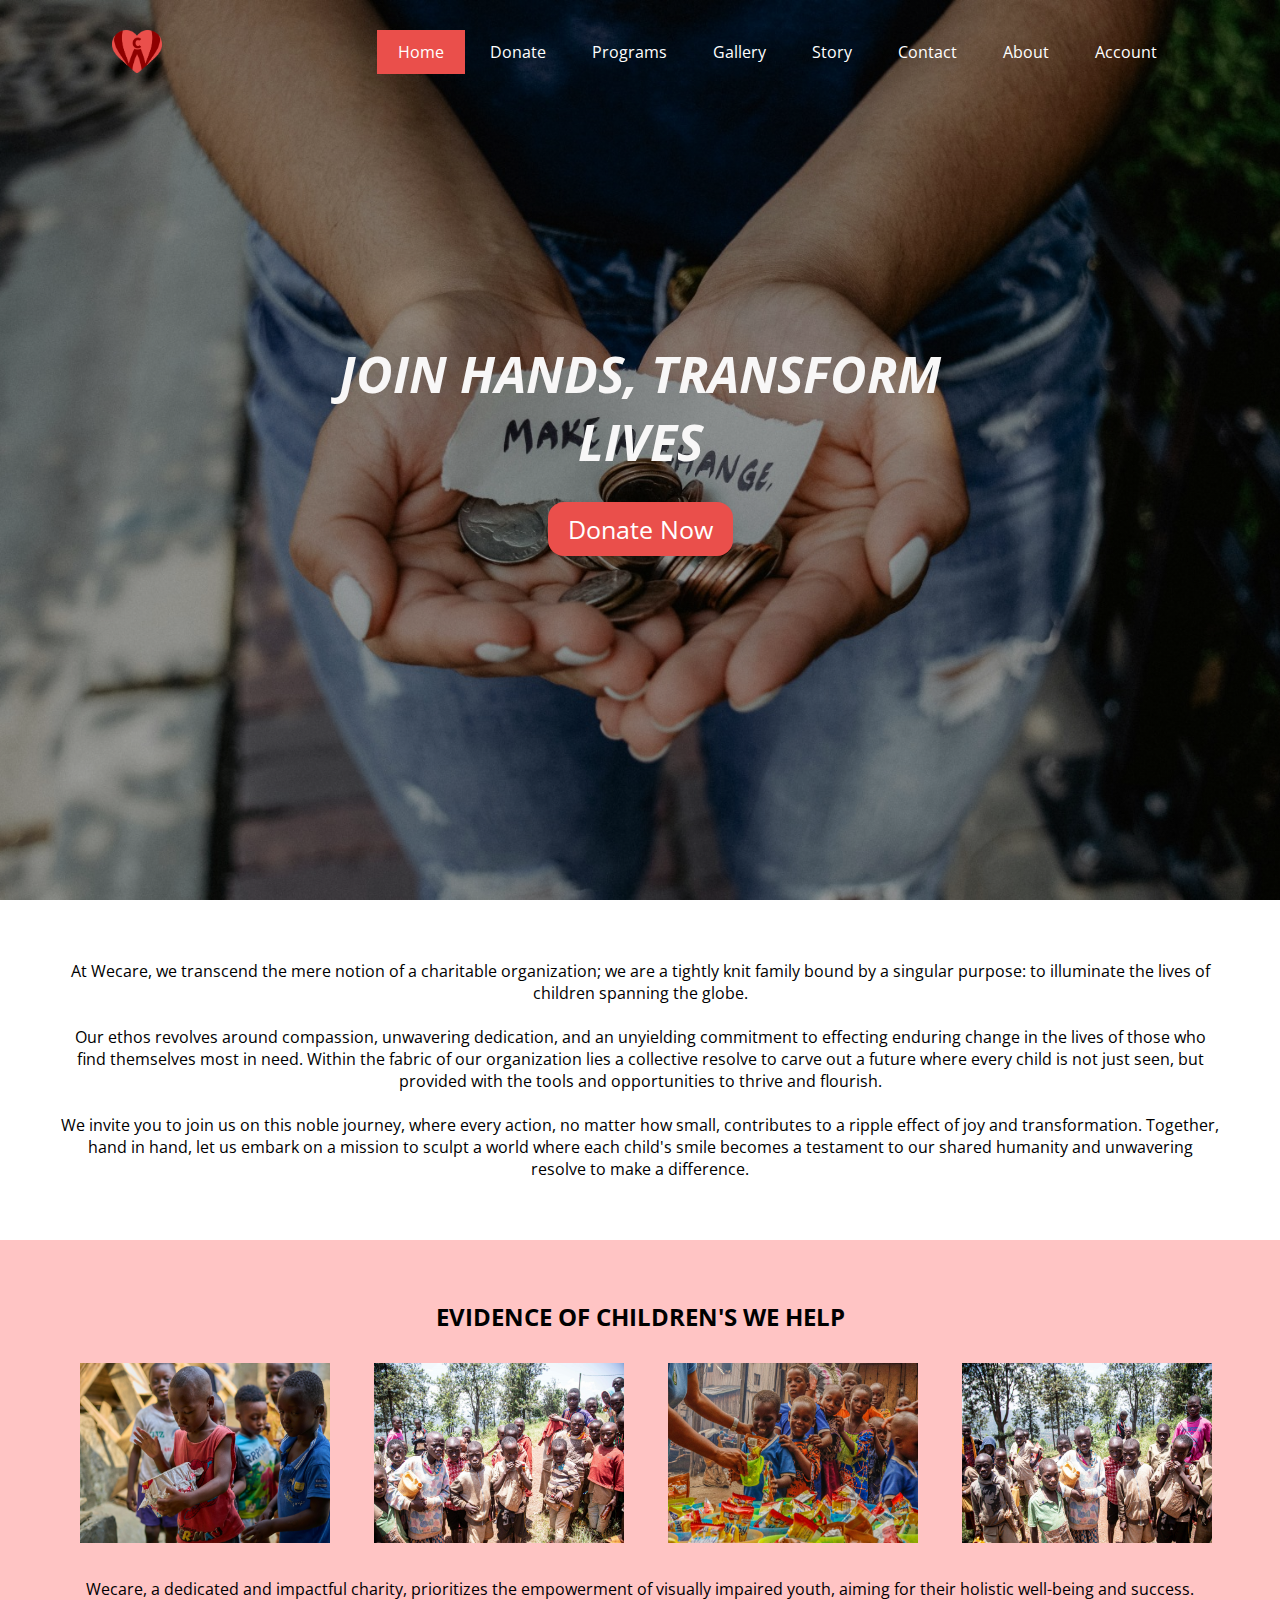
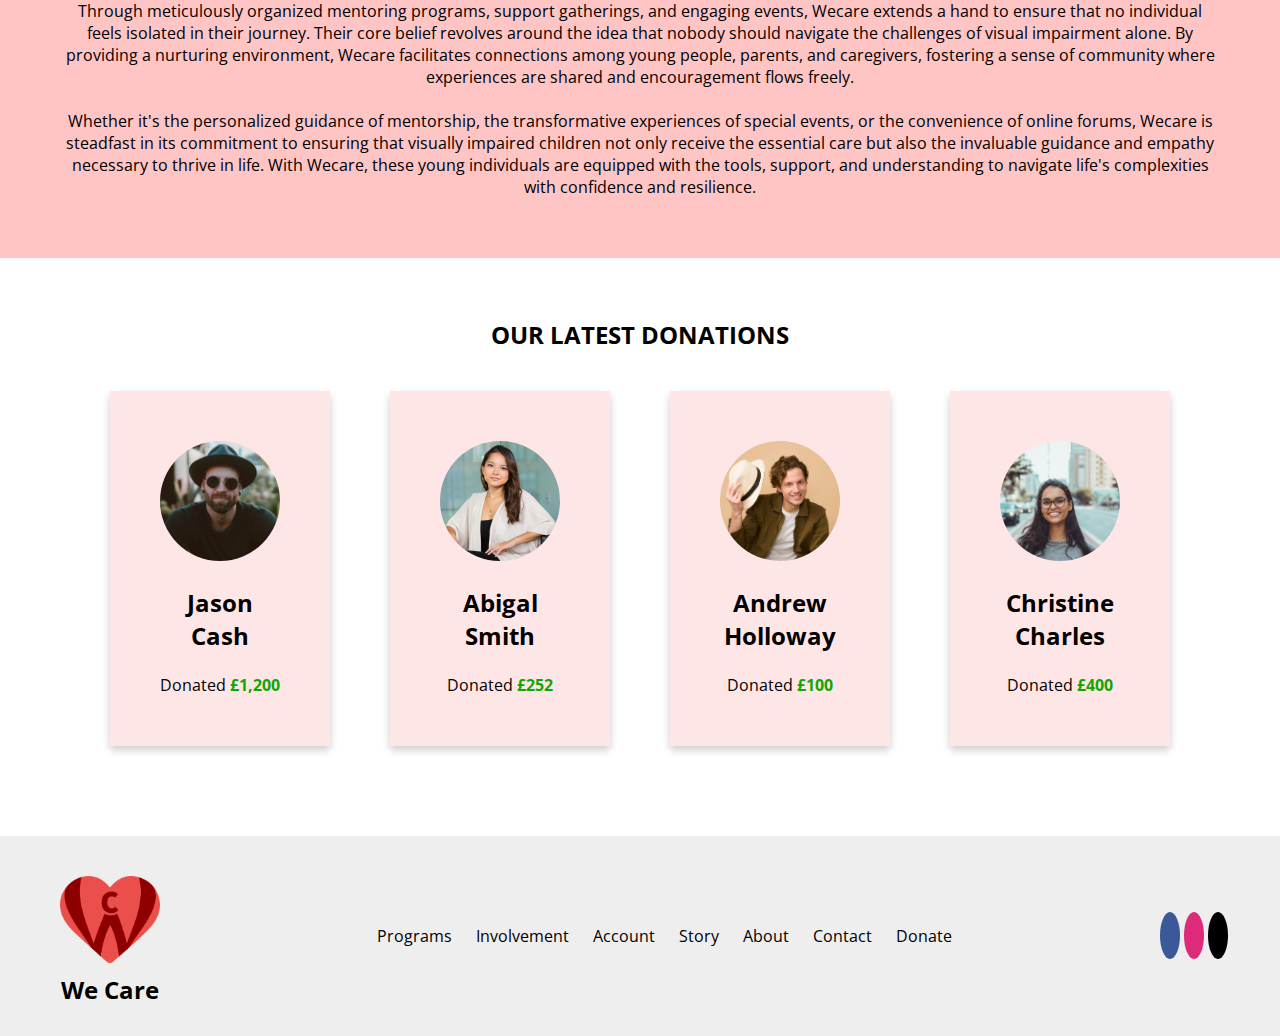
==== index.html @ e68c9d32 "v1.0" ====
<!DOCTYPE html>
<html lang="en">
<head>
    <title>We Care</title>
    <link rel="icon" href="img/favicon.png" type="image/png">
    <link rel="stylesheet" type="text/css" href="style.css">
    <link rel="preconnect" href="https://fonts.googleapis.com">
    <link rel="preconnect" href="https://fonts.gstatic.com" crossorigin>
    <link rel="stylesheet" href="https://cdnjs.cloudflare.com/ajax/libs/font-awesome/6.5.2/css/all.min.css" integrity="sha512-SnH5WK+bZxgPHs44uWIX+LLJAJ9/2PkPKZ5QiAj6Ta86w+fsb2TkcmfRyVX3pBnMFcV7oQPJkl9QevSCWr3W6A==" crossorigin="anonymous" referrerpolicy="no-referrer" />
    <link href="https://fonts.googleapis.com/css2?family=Basic&family=Lato:ital,wght@0,100;0,300;0,400;0,700;0,900;1,100;1,300;1,400;1,700;1,900&family=Montserrat:ital,wght@0,100..900;1,100..900&family=Nunito+Sans:ital,opsz,wght@0,6..12,200..1000;1,6..12,200..1000&family=Open+Sans:ital,wght@0,300..800;1,300..800&family=Poppins:ital,wght@0,100;0,200;0,300;0,400;0,500;0,600;0,700;0,800;0,900;1,100;1,200;1,300;1,400;1,500;1,600;1,700;1,800;1,900&family=Roboto:ital,wght@0,100;0,300;0,400;0,500;0,700;0,900;1,100;1,300;1,400;1,500;1,700;1,900&display=swap" rel="stylesheet">
</head>
<body>
    <nav class="topnav" id="topNav">
        <div class="nav-logo">
            <a href="index.html"><img src="img/logo.png" alt="Logo" id="logo"></a>
        </div>
        <ul class="menu-items" id="menu-items">
            <li class="active"><a href="index.html">Home</a></li>
            <li><a href="donate.html">Donate</a></li>
            <li><a href="programs.html">Programs</a></li>
            <li><a href="gallery.html">Gallery</a></li>
            <li><a href="story.html">Story</a></li>
            <li><a href="contact.html">Contact</a></li>
            <li><a href="about.html">About</a></li>
            <li><a href="account.html">Account</a></li>
        </ul>
        <div class="menu-icon" onclick="responsiveNav()">
            <i class="fa-solid fa-bars"></i>
        </div>
    </nav>

    <div class="home-background"></div>

    <div class="call2action">
        <h1>JOIN HANDS, TRANSFORM LIVES</h1>
        <br>
        <button>Donate Now</button>
    </div>
    
    <p class="intro-section">
        At Wecare, we transcend the mere notion of a charitable organization; we are a tightly knit family bound by a singular purpose: to illuminate the lives of children spanning the globe.<br><br>Our ethos revolves around compassion, unwavering dedication, and an unyielding commitment to effecting enduring change in the lives of those who find themselves most in need. Within the fabric of our organization lies a collective resolve to carve out a future where every child is not just seen, but provided with the tools and opportunities to thrive and flourish.<br><br>We invite you to join us on this noble journey, where every action, no matter how small, contributes to a ripple effect of joy and transformation. Together, hand in hand, let us embark on a mission to sculpt a world where each child's smile becomes a testament to our shared humanity and unwavering resolve to make a difference.
    </p>

    <div class="evidence-section">
        <h2>EVIDENCE OF CHILDREN'S WE HELP</h2> 
        <div class="image-container">
            <img src="img/img1.jpg" alt="image1.jpg" width="250" height="180">
            <img src="img/img2.jpg" alt="image2.jpg" width="250" height="180">
            <img src="img/img3.jpg" alt="image3.jpg" width="250" height="180">
            <img src="img/img4.jpg" alt="image4.jpg" width="250" height="180"> 
        </div>
        <p>
            Wecare, a dedicated and impactful charity, prioritizes the empowerment of visually impaired youth, aiming for their holistic well-being and success. Through meticulously organized mentoring programs, support gatherings, and engaging events, Wecare extends a hand to ensure that no individual feels isolated in their journey. Their core belief revolves around the idea that nobody should navigate the challenges of visual impairment alone. By providing a nurturing environment, Wecare facilitates connections among young people, parents, and caregivers, fostering a sense of community where experiences are shared and encouragement flows freely.
            <br><br>
            Whether it's the personalized guidance of mentorship, the transformative experiences of special events, or the convenience of online forums, Wecare is steadfast in its commitment to ensuring that visually impaired children not only receive the essential care but also the invaluable guidance and empathy necessary to thrive in life. With Wecare, these young individuals are equipped with the tools, support, and understanding to navigate life's complexities with confidence and resilience.
        </p>
    </div>

    <div class="donations">
        <h2>OUR LATEST DONATIONS</h2>
        <div class="cards">
        <div class="card">
            <img src="img/person1.jpg" alt="Jason Cash">
            <h2>Jason<br>Cash</h2>
            <br>
            <p>Donated <b>£1,200</b></p>
        </div>
        <div class="card">
            <img src="img/person2.jpg" alt="Abigal Smith">
            <h2>Abigal<br>Smith</h2>
            <br>
            <p>Donated <b>£252</b></p>
        </div>
        <div class="card">
            <img src="img/person3.jpg" alt="Andrew Holloway">
            <h2>Andrew<br>Holloway</h2>
            <br>
            <p>Donated <b>£100</b></p>
        </div>
        <div class="card">
            <img src="img/person4.jpg" alt="Christine Charles">
            <h2>Christine<br>Charles</h2>
            <br>
            <p>Donated <b>£400</b></p>
        </div>
        </div>
    </div>

    <footer>
        <div class="footer-container">
            <div class="logo">
                <a href="index.html"><img src="img/logo.png" alt="Logo"></a>
                <a href="index.html"><h2>We Care</h2></a>
            </div>
            <div class="learn-more">
                <ul>
                    <li><a href="programs.html">Programs</a></li>
                    <li><a href="involvement.html">Involvement</a></li>
                    <li><a href="account.html">Account</a></li>
                    <li><a href="story.html">Story</a></li>
                    <li><a href="about.html">About</a></li>
                    <li><a href="contact.html">Contact</a></li>
                    <li><a href="donate.html">Donate</a></li>
                </ul>
            </div>
            <div class="contact-us">
                <a href="https://www.facebook.com"><i class="fa-brands fa-facebook-f"></i></a>
                <a href="https://www.instagram.com"><i class="fa-brands fa-instagram"></i></a>
                <a href="https://www.twitter.com"><i class="fa-brands fa-x-twitter"></i></a>
            </div>
        </div>
    </footer>
    <script src="script.js"></script>
</body>
</html>
---- style.css ----
* {
    margin: 0;
    padding: 0;
    box-sizing: border-box;
    font-family: 'Open Sans', 'Nunito Sans', 'Roboto', sans-serif;
}

.home-background,
.donate-background,
.programs-background,
.gallery-background,
.story-background,
.contact-background,
.about-background,
.account-background {
    height: 100vh;
    min-height: 100px;
    
}

.home-background {
    background: linear-gradient(rgba(0, 0, 0, 0.3), rgba(0, 0, 0, 0.3)), url(img/bg-home.jpg) no-repeat center center/cover; /*image with dark shade*/
}

.donate-background {
    background: linear-gradient(rgba(0, 0, 0, 0.3), rgba(0, 0, 0, 0.3)), url(img/bg-donate.jpg) no-repeat center center/cover; /*image with dark shade*/
}

.programs-background {
    background: linear-gradient(rgba(0, 0, 0, 0.3), rgba(0, 0, 0, 0.3)), url(img/bg-programs.jpg) no-repeat center center/cover; /*image with dark shade*/
}

.gallery-background {
    background: linear-gradient(rgba(0, 0, 0, 0.3), rgba(0, 0, 0, 0.3)), url(img/bg-gallery.jpg) no-repeat center center/cover; /*image with dark shade*/
}

.story-background {
    background: linear-gradient(rgba(0, 0, 0, 0.3), rgba(0, 0, 0, 0.3)), url(img/bg-story.jpg) no-repeat center center/cover; /*image with dark shade*/
}

.contact-background {
    background: linear-gradient(rgba(0, 0, 0, 0.3), rgba(0, 0, 0, 0.3)), url(img/bg-contact.jpg) no-repeat center center/cover; /*image with dark shade*/
}

.about-background {
    background: linear-gradient(rgba(0, 0, 0, 0.3), rgba(0, 0, 0, 0.3)), url(img/bg-about.jpg) no-repeat center center/cover; /*image with dark shade*/
}

.account-background {
    background: linear-gradient(rgba(0, 0, 0, 0.3), rgba(0, 0, 0, 0.3)), url(img/bg-account.jpg) no-repeat center center/cover; /*image with dark shade*/
}

.topnav {
    width: 100%;
    margin: auto;
    overflow: hidden;
    /* box-shadow: inset 0 0 50px rgba(0, 0, 0);  */
    position: absolute;
    padding: 20px 0;
    display: flex;
    justify-content: space-around;
    align-items: center;
    z-index: 10;
}

.topnav #logo {
    float: left;
    width: 70px;
    height: auto;
    padding: 10px;
}

.topnav ul {
    list-style-type: none;
}

.topnav ul li {
    display: inline-block;
}

.topnav ul li a {
    text-decoration: none;
    color: #ffffff;
    padding: 10px 20px;
    border: 1px solid transparent;
    transition: 0.5s ease;
}

.topnav ul li a:hover {
    background-color: #ffffff;
    color: #000000;
}

.topnav ul li.active a {
    background-color: #ea4f4b;
    color: #ffffff;
}

.topnav .menu-icon {
    display: none;
}

.call2action {
    position: absolute;
    top: 50%;
    left: 50%;
    transform: translate(-50%, -50%);
    text-align: center;
    display: flex;
    flex-direction: column;
    align-items: center;
}

.call2action h1 {
    color: #f8f7f7;
    font-size: 50px;
    text-align: center;
    font-style: italic;
    transition: 0.5s ease;
}

.call2action button {
    background-color: #ea4f4b;
    color: #ffffff;
    border: none;
    padding: 10px 20px;
    font-size: 25px;
    text-align: center;
    text-decoration: none;
    display: inline-block;
    margin: 4px 2px;
    cursor: pointer;
    border-radius: 16px;
    transition: 0.3s ease;
}

.call2action button:hover {
    background-color: #8e0000;
    color: white;
}

.intro-section {
    color: rgb(0, 0, 0); /* Set the text color to black */
    /* font-size: 16px; */
    text-align: center; /* Align the text to the center */
    background-color: rgba(255, 255, 255, 0.765);
    padding: 60px; /* Add padding of 10 pixels */
    margin: 0 auto; 
}

.evidence-section {
    text-align: center; /* Center the image horizontally */
    background-color: #ffc4c4; /* Background color for the square box */
    padding: 60px;
}

.evidence-section .image-container {
    margin: 30px 0px;
    white-space: nowrap;
    overflow-x: auto;
}

.evidence-section .image-container::-webkit-scrollbar {
    width: 10px;
}

/* Track */
.evidence-section .image-container::-webkit-scrollbar-track {
    box-shadow: inset 0 0 2px grey; 
    border-radius: 20px;
}

/* Handle */
.evidence-section .image-container::-webkit-scrollbar-thumb {
    background: #ea4f4b; 
    border-radius: 20px;
}

/* Handle on hover */
.evidence-section .image-container::-webkit-scrollbar-thumb:hover {
    background: #8e0000;
}

.evidence-section .image-container img {
    display: inline-block;
    margin: 0px 20px;
}

.donations {
    padding: 60px 30px;
    width: 100%;
}

.donations .cards {
    display: flex;
    justify-content: center;
    flex-direction: row;
    flex-wrap: wrap;
    margin-top: 10px;
}

.donations h2 {
    text-align: center;
}

.donations .card {
    padding: 50px;
    box-shadow: 0 4px 8px 0 rgba(0, 0, 0, 0.2);
    width: 15vw;
    min-width: 220px;
    max-width: 300px;
    margin: 30px;
    text-align: center;
    background-color: #ffe6e6;
    transition: 0.5s ease;
}

.donations .card img {
    width: 100%;
    border-radius: 50%;
    margin-bottom: 20px;
}

.donations .card b {
    color: #0ea800;
}

footer {
    width: 100%;
    padding: 30px 50px;
    color: #ffffff;
    background-color: #eeeeee;
}

.footer-container {
    display: flex;
    align-items: center;
    justify-content: space-between;
    max-width: 0 auto;
}

.logo {
    display: flex;
    flex-direction: column;
    align-items: center;
}

.logo a {
    text-decoration: none;
    color: #000000;
}

.logo img {
    float: left;
    width: 120px;
    height: auto;
    padding: 10px;
}

.learn-more ul {
    list-style: none;
    margin: 0;
    padding: 0;
    display: flex;
}

.learn-more ul li {
    margin: 0 12px;
}

.learn-more ul li a {
    text-decoration: none;
    color: #000000;
}

.contact-us .fa-brands {
    padding: 10px;
    font-size: 20px;
    width: 2em;
    text-decoration: none;
    text-align: center;
    margin: 2px;
    border-radius: 50%;
}

.contact-us .fa:hover {
    opacity: 0.7;
}

.contact-us .fa-facebook-f {
    background: #3B5998;
    color: #ffffff;
}

.contact-us .fa-x-twitter {
    background: #000000;
    color: #ffffff;
}

.contact-us .fa-instagram {
    background: #dd2a7b;
    color: #ffffff;
}

@media all and (max-width: 1000px) {
    .topnav {
        flex-direction: column;
    }

    .topnav .nav-logo {
        width: 100%;
    }

    .topnav #logo {
        margin-left: 30px;
    }

    .topnav .menu-icon {
        display: block;
        position: absolute;
        top: 15px;
        right: 0;
        font-size: 40px;
        padding: 10px;
        margin-right: 30px;
        color: #ffffff;
    }
    
    .topnav ul {
        list-style-type: none;
        width: 100%;
        text-align: center;
        padding-top: 20px;
        display: none;
    }
    
    .topnav ul li {
        display: block;
        border-top: 1px solid white;
        background-color: #ec7975;
        padding: 20px 0;
        width: 100%;
    }

    .topnav ul li a {
        text-decoration: none;
        color: #ffffff;
        padding: 20px 50px;
        border: 1px solid transparent;
        transition: 0.3s ease;
    }

    .topnav ul li a:hover {
        background-color: unset;
        color: unset;
    }
    
    .topnav ul li.active {
        background-color: #ea4f4b;
        pointer-events: none;
    }

    .topnav ul li.active a {
        background-color: unset;
    }
    
    .topnav ul li.active:hover a {
        color: #ffffff;
    }

    .topnav ul li:hover {
        background-color: #ffffff;
    }

    .topnav ul li:hover a {
        color: #000000;
    }
    
    .topnav .nav-active {
        display: block;
    }

    .footer-container {
        flex-direction: column;
    }

    .learn-more {
        margin: 40px 0;
    }
}

@media all and (max-width: 750px) {
    .call2action h1 {
        font-size: 40px;
    }
    
    .call2action button {
        font-size: 20px;
        margin-top: 10px;
    }

    .learn-more ul {
        flex-direction: column;
        align-items: center;
    }

    .learn-more ul li{
        margin: 5px 0;
    }
}

@media all and (max-width: 1200px) {
    .donations .cards {
        padding: 0 150px;
    }
}

@media all and (max-width: 1000px) {
    .donations .cards {
        padding: 0 100px;
    }
}

@media all and (max-width: 860px) {
    .donations .cards {
        padding: 0 0;
    }
}

@media all and (max-width: 650px) {
    .donations .card {
        padding: 20px;
        box-shadow: 0 2px 8px 0 rgba(0, 0, 0, 0.2);
        min-width: 160px;
        margin: 20px;
    }
    
    .donations .card img {
        width: 80%;
        margin-bottom: 15px;
    }
}
.program {
    display: flex;
    flex-direction: row;
    width: 100%;
}

.program .img {
    width: 50%;
    padding: 40px;
}

.program img {
    width: 100%;
}

.program .text {
    width: 50%;
}
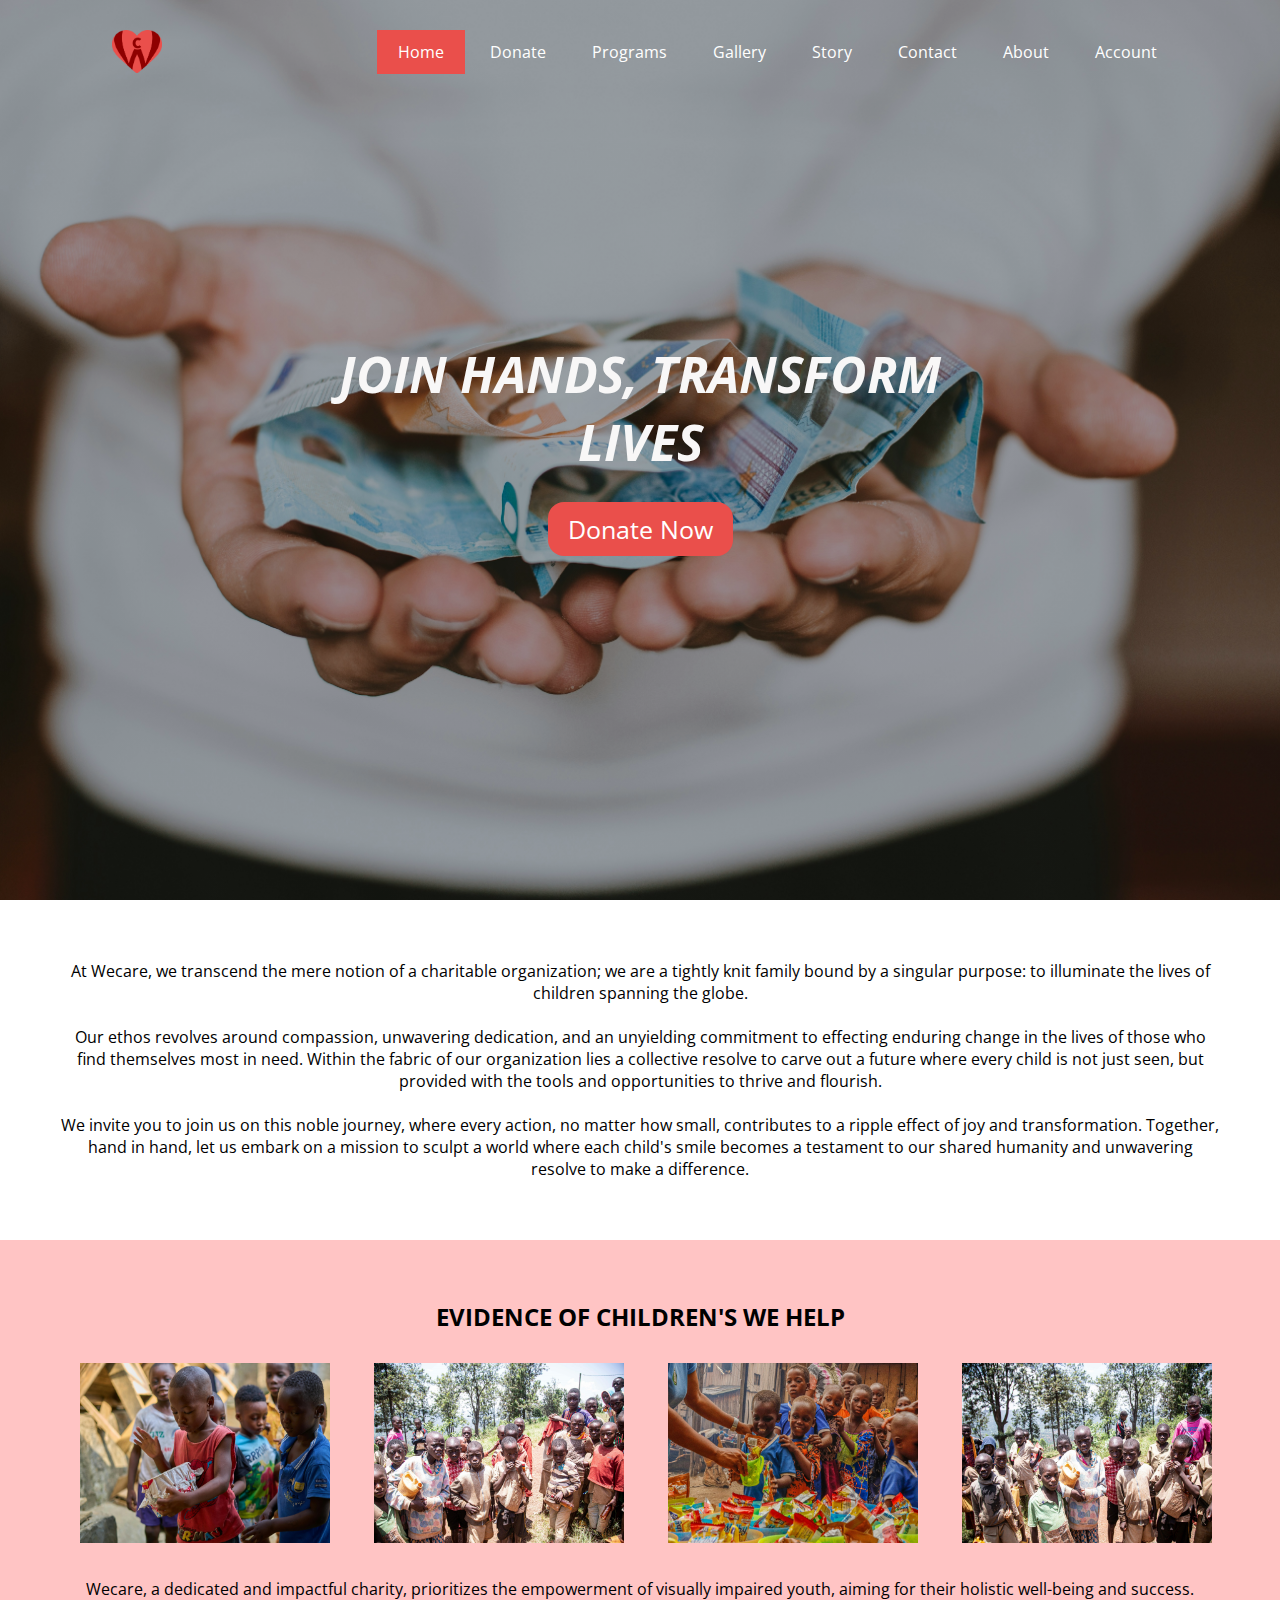
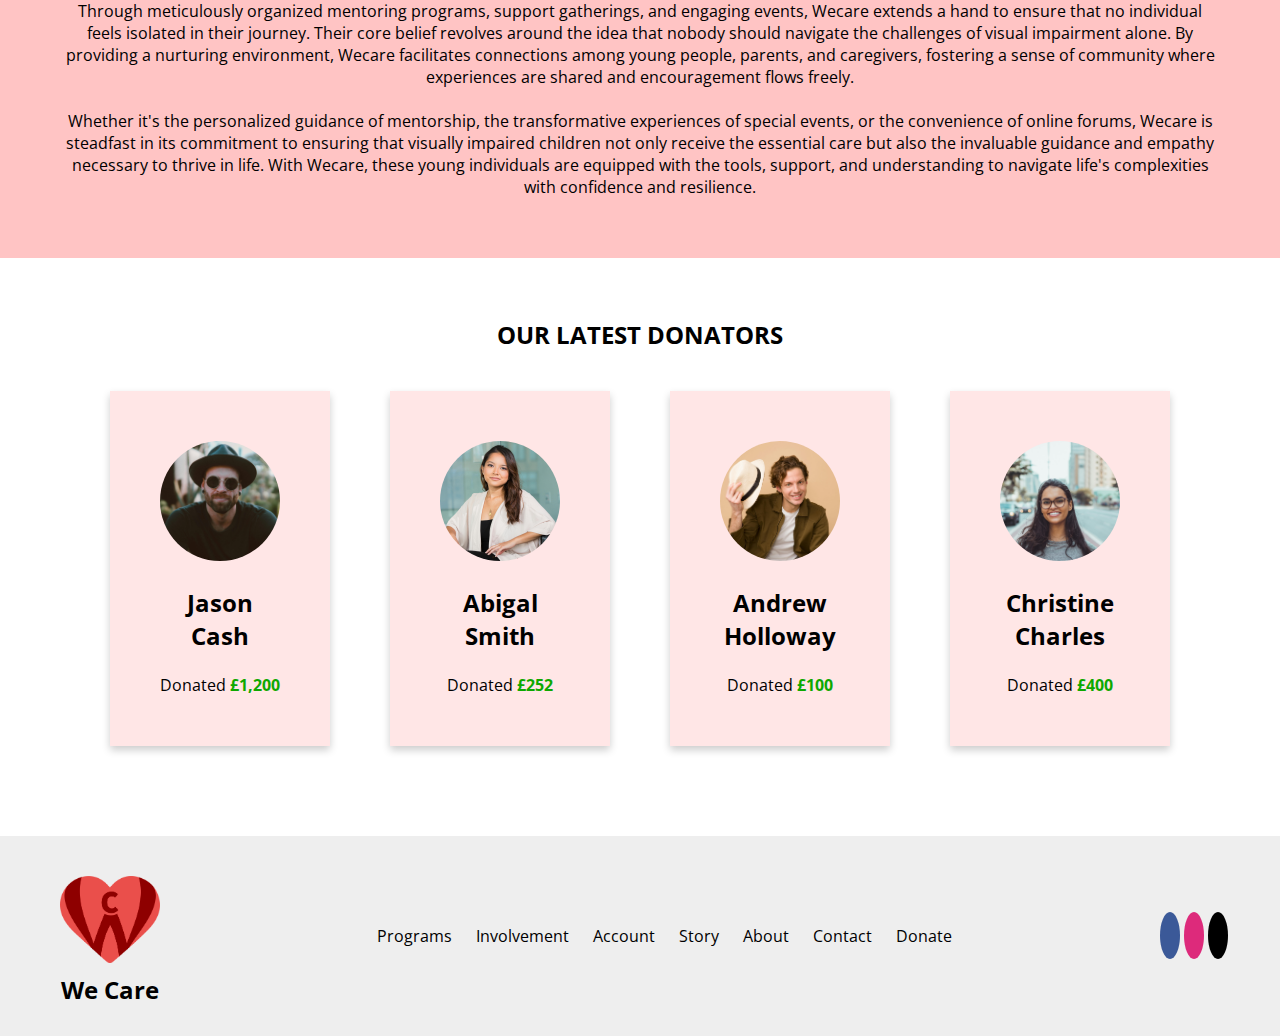
==== commit 370fb313: "2.1" ====
--- a/index.html
+++ b/index.html
@@ -34,7 +34,9 @@
     <div class="call2action">
         <h1>JOIN HANDS, TRANSFORM LIVES</h1>
         <br>
-        <button>Donate Now</button>
+        <a href="donate.html">
+            <button>Donate Now</button>
+        </a>
     </div>
     
     <p class="intro-section">
@@ -57,7 +59,7 @@
     </div>
 
     <div class="donations">
-        <h2>OUR LATEST DONATIONS</h2>
+        <h2>OUR LATEST DONATORS</h2>
         <div class="cards">
         <div class="card">
             <img src="img/person1.jpg" alt="Jason Cash">
--- a/style.css
+++ b/style.css
@@ -380,6 +380,10 @@
         display: block;
     }
 
+    /* .program {
+        flex-direction: column;
+    } */
+
     .footer-container {
         flex-direction: column;
     }
@@ -440,13 +444,15 @@
         margin-bottom: 15px;
     }
 }
+
 .program {
     display: flex;
+    flex-wrap: wrap;
     flex-direction: row;
-    width: 100%;
-}
-
-.program .img {
+}
+
+.program .img,
+.program .text {
     width: 50%;
     padding: 40px;
 }
@@ -455,6 +461,141 @@
     width: 100%;
 }
 
-.program .text {
+.program-mid {
+    background-color: #ffc4c4;
+    flex-direction: row-reverse;
+}
+
+.donation-form-section {
+    display: flex;
+    /* background: linear-gradient(to bottom, rgba(0, 0, 0, 0.2), rgba(255, 255, 255, 0.8)), url(img/bg-home.jpg) no-repeat center center/cover; */
+}
+
+.donation-form-section .image {
     width: 50%;
-}+    margin: 50px 0px 50px 50px;
+    background: url(img/donate.jpg) no-repeat center center/cover;
+    border: none;
+    border-radius: 15px;
+}
+
+.donation-form-section .form-container {
+    width: 50%;
+    margin: 50px;
+    display: flex;
+    justify-content: center;
+}
+
+.donation-form {
+    width: 450px;
+    padding: 20px;
+    border-radius: 15px;
+    /* background-color: #ffc4c4; */
+}
+
+.amount-container {
+    width: 100%;
+    margin-top: 10px;
+    display: grid;
+    grid-template-columns: 1fr 1fr 1fr 1fr 1fr;
+    grid-gap: 10px;
+}
+
+.amount {
+    border: 2px solid #0ea800;
+    border-radius: 7px;
+    padding: 5px;
+    text-align: center;
+    cursor: pointer;
+}
+
+.amount:hover {
+    background-color: #000000;
+    color: #ffffff;
+}
+
+.confirm {
+    margin-top: 15px;
+}
+
+.donation-form .donor p{
+    margin-top: 15px;
+    margin-bottom: 5px;
+    font-size: 15px;
+}
+
+.donor {
+    margin-bottom: 15px;
+}
+
+.donor[type="text"] {
+    margin-top: 2%;
+    width: 100%;
+    height: 30px;
+    padding-left: 10px;
+    font-size: 15px;
+    border-radius: 5px;
+}
+
+.donation-form p:nth-child(7) {
+    margin-top: 10px;
+    color: #66ff00;
+}
+
+.donation-form button {
+    width: 100%;
+    padding: 8px 0;
+    margin: 5px 0;
+    font-size: 15px;
+    color: #ffffff;
+    background-color: #ea4f4b;
+    border: none;
+    border-radius: 5px;
+    cursor: pointer;
+}
+
+.donation-form button:hover {
+    color: #ffffff;
+    background-color: #8e0000;
+}
+
+.donation-form p:nth-child(9) {
+    margin-top: 15px;
+    text-align: center;
+}
+
+.donation-form .link {
+    color: #ff0000;
+    text-decoration: underline;
+}
+
+
+/* 
+
+.frequency {
+    margin: 10px 0;
+    display: grid;
+    grid-template-columns: 1fr 1fr;
+    padding: 4%;
+    background-color: #ffc4c4;
+    border-radius: 10px;
+    text-align: center;
+}
+
+.frequency span:first-child {
+    padding: 4%;
+    background-color: #ea4f4b;
+    border-radius: 10px;
+}
+
+.frequency span: {
+    padding: 4%;
+    background-color: #ea4f4b;
+    border-radius: 10px;
+}
+
+
+.frequency span {
+    padding-left: 25%;
+    cursor: pointer;
+} */